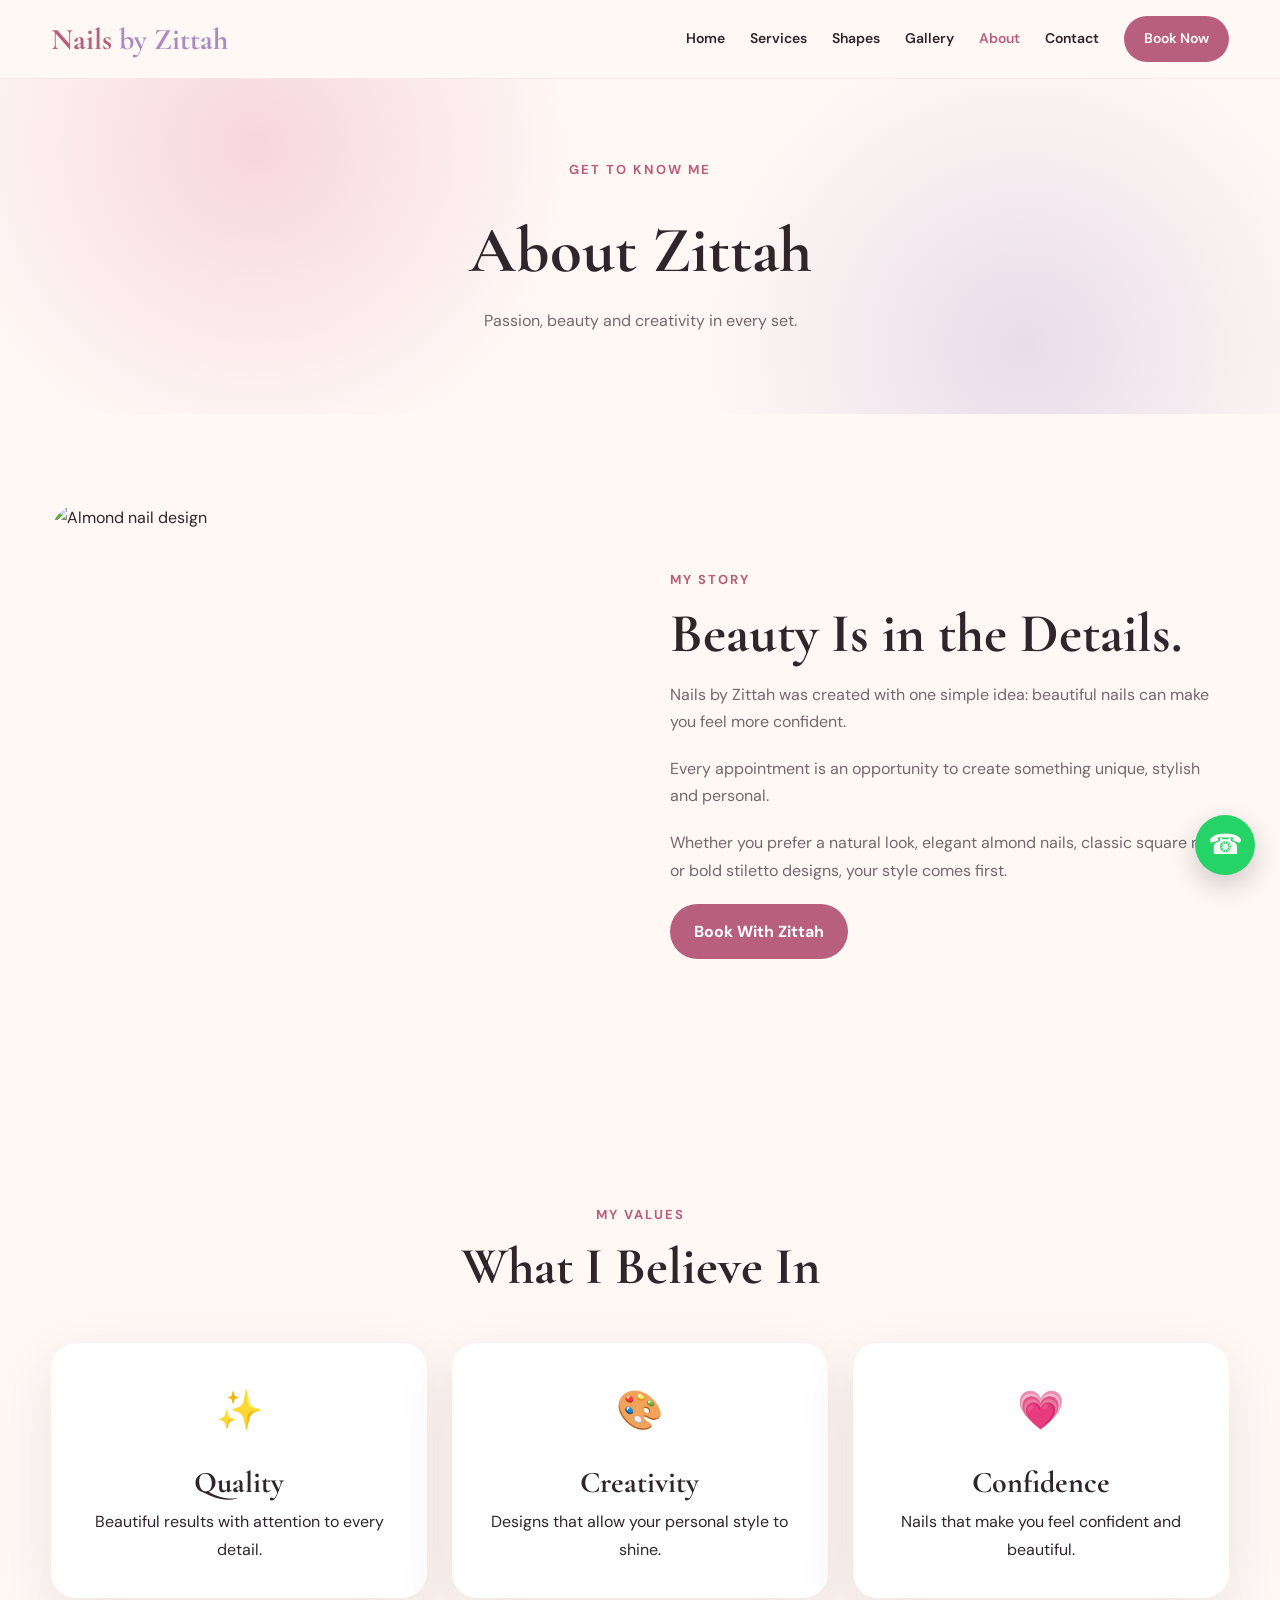
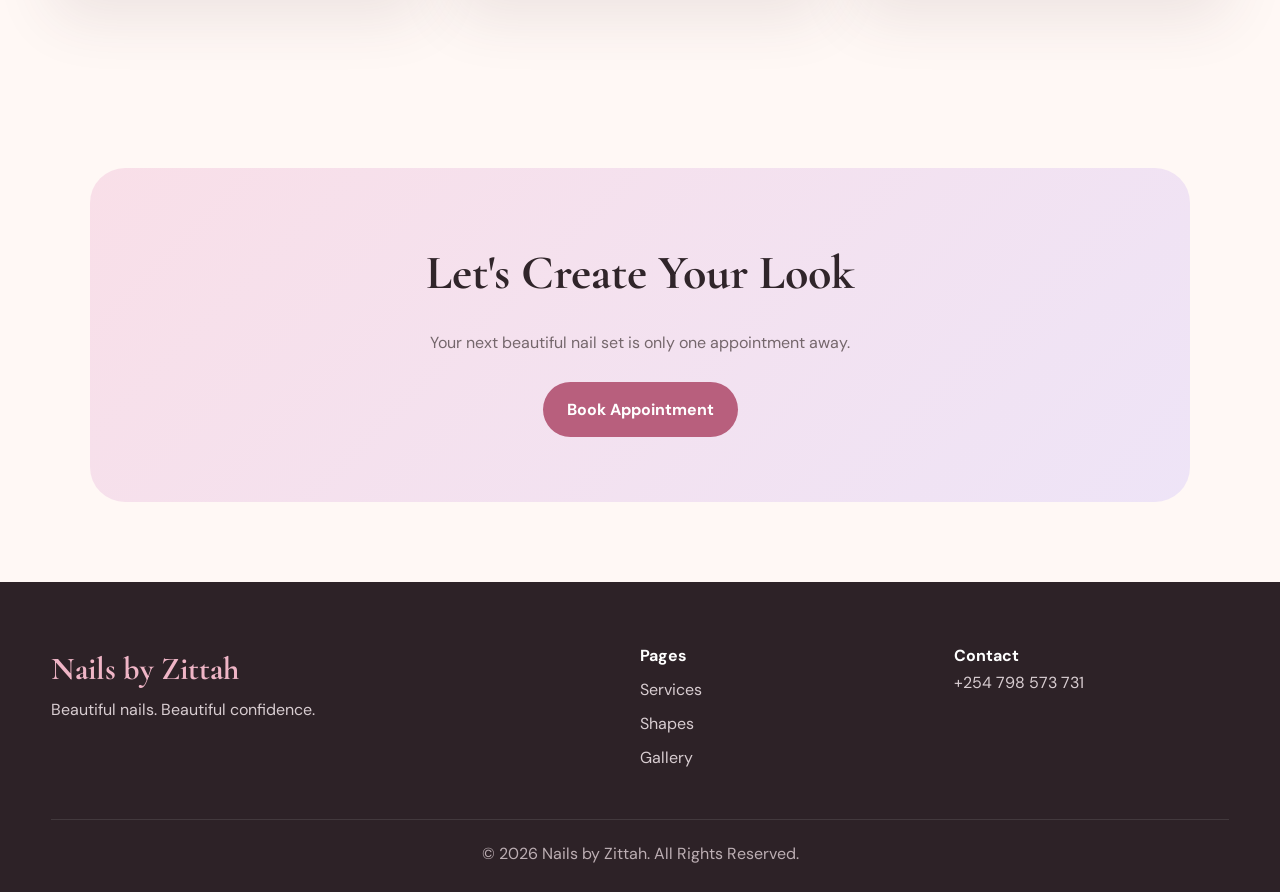
==== about.html @ 8a9fc5a6 "Initial Nails by Zittah website" ====
<!DOCTYPE html>
<html lang="en">
<head>
    <meta charset="UTF-8">
    <meta name="viewport" content="width=device-width, initial-scale=1.0">
    <title>About | Nails by Zittah</title>
    <link rel="stylesheet" href="style.css">
</head>

<body>

<nav class="navbar">
    <div class="container nav-inner">

        <a href="index.html" class="logo">
            Nails <span>by Zittah</span>
        </a>

        <div class="nav-links">
            <a href="index.html">Home</a>
            <a href="services.html">Services</a>
            <a href="shapes.html">Shapes</a>
            <a href="gallery.html">Gallery</a>
            <a href="about.html" class="active">About</a>
            <a href="contact.html">Contact</a>
            <a href="booking.html" class="nav-book">Book Now</a>
        </div>

    </div>
</nav>

<section class="page-hero">

    <div class="container">

        <div class="eyebrow">GET TO KNOW ME</div>

        <h1>About Zittah</h1>

        <p>
            Passion, beauty and creativity in every set.
        </p>

    </div>

</section>

<section class="section">

    <div class="container about-grid">

        <div class="about-image">

            <img
                src="https://thepinkissue.com/wp-content/uploads/2025/09/Almond-fall-nail-ideas.jpg"
                alt="Almond nail design">

        </div>

        <div class="about-text">

            <div class="eyebrow">MY STORY</div>

            <h2>Beauty Is in the Details.</h2>

            <p>
                Nails by Zittah was created with one simple
                idea: beautiful nails can make you feel more
                confident.
            </p>

            <p>
                Every appointment is an opportunity to create
                something unique, stylish and personal.
            </p>

            <p>
                Whether you prefer a natural look, elegant
                almond nails, classic square nails or bold
                stiletto designs, your style comes first.
            </p>

            <a href="booking.html" class="btn btn-primary">
                Book With Zittah
            </a>

        </div>

    </div>

</section>

<section class="section">

    <div class="container">

        <div class="section-heading">

            <div class="eyebrow">MY VALUES</div>

            <h2>What I Believe In</h2>

        </div>

        <div class="values">

            <div class="value">

                <div class="value-icon">✨</div>

                <h3>Quality</h3>

                <p>
                    Beautiful results with attention
                    to every detail.
                </p>

            </div>

            <div class="value">

                <div class="value-icon">🎨</div>

                <h3>Creativity</h3>

                <p>
                    Designs that allow your personal
                    style to shine.
                </p>

            </div>

            <div class="value">

                <div class="value-icon">💗</div>

                <h3>Confidence</h3>

                <p>
                    Nails that make you feel
                    confident and beautiful.
                </p>

            </div>

        </div>

    </div>

</section>

<div class="cta">

    <h2>Let's Create Your Look</h2>

    <p>
        Your next beautiful nail set is only
        one appointment away.
    </p>

    <a href="booking.html" class="btn btn-primary">
        Book Appointment
    </a>

</div>

<footer>

    <div class="container">

        <div class="footer-grid">

            <div>
                <h3>Nails by Zittah</h3>
                <p>Beautiful nails. Beautiful confidence.</p>
            </div>

            <div class="footer-links">
                <h4>Pages</h4>
                <a href="services.html">Services</a>
                <a href="shapes.html">Shapes</a>
                <a href="gallery.html">Gallery</a>
            </div>

            <div>
                <h4>Contact</h4>
                <p>+254 798 573 731</p>
            </div>

        </div>

        <div class="copyright">
            © 2026 Nails by Zittah. All Rights Reserved.
        </div>

    </div>

</footer>

<a href="https://wa.me/254798573731"
   class="whatsapp"
   target="_blank">☎</a>

</body>
</html>
---- style.css ----
@import url('https://fonts.googleapis.com/css2?family=Cormorant+Garamond:wght@400;500;600;700&family=DM+Sans:wght@400;500;600;700&display=swap');

:root {
    --pink: #d47f99;
    --dark-pink: #b85f7d;
    --light-pink: #f9dfe8;
    --rose: #efb5c6;
    --cream: #fff8f5;
    --purple: #a88bc4;
    --light-purple: #eee4f7;
    --dark: #30252a;
    --grey: #75676c;
    --white: #ffffff;
    --shadow: 0 20px 60px rgba(80, 45, 60, 0.10);
    --shadow-heavy: 0 30px 80px rgba(80, 45, 60, 0.18);
}

* {
    margin: 0;
    padding: 0;
    box-sizing: border-box;
}

html {
    scroll-behavior: smooth;
}

body {
    font-family: "DM Sans", sans-serif;
    background: var(--cream);
    color: var(--dark);
    line-height: 1.7;
}

img {
    width: 100%;
    display: block;
}

a {
    text-decoration: none;
    color: inherit;
}

.container {
    width: min(1180px, 92%);
    margin: auto;
}

/* NAVBAR */

.navbar {
    position: sticky;
    top: 0;
    z-index: 1000;
    background: rgba(255, 248, 245, 0.96);
    backdrop-filter: blur(15px);
    border-bottom: 1px solid rgba(212, 127, 153, 0.15);
}

.nav-inner {
    min-height: 78px;
    display: flex;
    align-items: center;
    justify-content: space-between;
    gap: 25px;
}

.logo {
    font-family: "Cormorant Garamond", serif;
    font-size: 30px;
    font-weight: 700;
    color: var(--dark-pink);
}

.logo span {
    color: var(--purple);
}

.nav-links {
    display: flex;
    gap: 25px;
    align-items: center;
}

.nav-links a {
    font-size: 14px;
    font-weight: 600;
    transition: 0.3s;
}

.nav-links a:hover,
.nav-links a.active {
    color: var(--dark-pink);
}

.nav-book {
    background: var(--dark-pink);
    color: white !important;
    padding: 11px 20px;
    border-radius: 30px;
}

.nav-book:hover {
    transform: translateY(-2px);
    background: var(--purple);
}

/* HERO */

.hero {
    padding: 90px 0;
    background:
        radial-gradient(circle at 10% 20%, rgba(239,181,198,.5), transparent 30%),
        radial-gradient(circle at 90% 80%, rgba(168,139,196,.25), transparent 30%);
}

.hero-grid {
    display: grid;
    grid-template-columns: 1fr 1fr;
    align-items: center;
    gap: 70px;
}

.eyebrow {
    color: var(--dark-pink);
    font-size: 13px;
    font-weight: 700;
    letter-spacing: 2px;
    margin-bottom: 15px;
}

.hero h1 {
    font-family: "Cormorant Garamond", serif;
    font-size: clamp(52px, 7vw, 82px);
    line-height: .95;
    margin-bottom: 25px;
}

.hero h1 span {
    color: var(--dark-pink);
}

.hero p {
    color: var(--grey);
    max-width: 560px;
    font-size: 17px;
    margin-bottom: 30px;
}

.hero-buttons {
    display: flex;
    gap: 15px;
    flex-wrap: wrap;
}

.btn {
    display: inline-block;
    padding: 14px 24px;
    border-radius: 35px;
    font-weight: 700;
    transition: .3s;
}

.btn-primary {
    background: var(--dark-pink);
    color: white;
}

.btn-secondary {
    border: 1px solid var(--dark-pink);
    color: var(--dark-pink);
}

.btn:hover {
    transform: translateY(-4px);
    box-shadow: var(--shadow);
}

.hero-image {
    position: relative;
}

.hero-image img {
    height: 570px;
    object-fit: cover;
    border-radius: 220px 220px 30px 30px;
    box-shadow: var(--shadow-heavy);
}

.floating-card {
    position: absolute;
    bottom: 25px;
    left: -35px;
    background: white;
    padding: 20px;
    border-radius: 18px;
    box-shadow: var(--shadow);
}

.floating-card strong {
    display: block;
    color: var(--dark-pink);
}

/* SECTIONS */

.section {
    padding: 90px 0;
}

.section-heading {
    text-align: center;
    max-width: 700px;
    margin: 0 auto 50px;
}

.section-heading h2 {
    font-family: "Cormorant Garamond", serif;
    font-size: 52px;
    line-height: 1;
    margin-bottom: 15px;
}

.section-heading p {
    color: var(--grey);
}

/* CARDS */

.cards {
    display: grid;
    grid-template-columns: repeat(3, 1fr);
    gap: 25px;
}

.card {
    background: white;
    border-radius: 25px;
    overflow: hidden;
    box-shadow: var(--shadow);
    transition: .35s;
}

.card:hover {
    transform: translateY(-8px);
    box-shadow: var(--shadow-heavy);
}

.card img {
    height: 300px;
    object-fit: cover;
}

.card-content {
    padding: 25px;
}

.card-content h3 {
    font-family: "Cormorant Garamond", serif;
    font-size: 30px;
    margin-bottom: 8px;
}

.card-content p {
    color: var(--grey);
}

/* IMAGE GRID */

.image-grid {
    display: grid;
    grid-template-columns: repeat(3, 1fr);
    gap: 20px;
}

.image-grid img {
    height: 360px;
    object-fit: cover;
    border-radius: 25px;
    transition: .4s;
}

.image-grid img:hover {
    transform: scale(1.03);
}

/* PAGE HERO */

.page-hero {
    padding: 80px 0;
    text-align: center;
    background:
        radial-gradient(circle at 20% 20%, rgba(239,181,198,.5), transparent 30%),
        radial-gradient(circle at 80% 80%, rgba(168,139,196,.25), transparent 30%);
}

.page-hero h1 {
    font-family: "Cormorant Garamond", serif;
    font-size: 65px;
}

.page-hero p {
    color: var(--grey);
}

/* CTA */

.cta {
    margin: 80px auto;
    width: min(1100px, 92%);
    padding: 65px;
    text-align: center;
    border-radius: 35px;
    background: linear-gradient(135deg, var(--light-pink), var(--light-purple));
}

.cta h2 {
    font-family: "Cormorant Garamond", serif;
    font-size: 48px;
    margin-bottom: 15px;
}

.cta p {
    color: var(--grey);
    margin-bottom: 25px;
}

/* BOOKING */

.booking-wrapper {
    max-width: 850px;
    margin: auto;
    background: white;
    padding: 45px;
    border-radius: 30px;
    box-shadow: var(--shadow);
}

.form-group {
    margin-bottom: 20px;
}

.form-group label {
    display: block;
    font-weight: 700;
    margin-bottom: 8px;
}

.form-group input,
.form-group select,
.form-group textarea {
    width: 100%;
    padding: 14px 16px;
    border: 1px solid #ead9df;
    border-radius: 12px;
    outline: none;
    font-family: inherit;
    background: #fffafa;
}

.form-group input:focus,
.form-group select:focus,
.form-group textarea:focus {
    border-color: var(--pink);
}

.form-group textarea {
    min-height: 130px;
    resize: vertical;
}

.form-row {
    display: grid;
    grid-template-columns: 1fr 1fr;
    gap: 20px;
}

/* GALLERY */

.gallery-filters {
    display: flex;
    justify-content: center;
    flex-wrap: wrap;
    gap: 10px;
    margin-bottom: 40px;
}

.filter-btn {
    border: none;
    background: white;
    padding: 11px 20px;
    border-radius: 30px;
    cursor: pointer;
    font-family: inherit;
    font-weight: 700;
    color: var(--grey);
    box-shadow: var(--shadow);
}

.filter-btn.active,
.filter-btn:hover {
    background: var(--dark-pink);
    color: white;
}

.gallery-grid {
    display: grid;
    grid-template-columns: repeat(3, 1fr);
    gap: 22px;
}

.gallery-card {
    position: relative;
    overflow: hidden;
    border-radius: 25px;
    background: white;
    box-shadow: var(--shadow);
    min-height: 390px;
}

.gallery-card img {
    width: 100%;
    height: 390px;
    object-fit: cover;
    transition: .6s;
}

.gallery-card:hover img {
    transform: scale(1.08);
}

.gallery-overlay {
    position: absolute;
    inset: 0;
    background: linear-gradient(
        to top,
        rgba(40,20,30,.85),
        transparent 60%
    );
    opacity: 0;
    transition: .4s;
}

.gallery-card:hover .gallery-overlay {
    opacity: 1;
}

.gallery-info {
    position: absolute;
    bottom: 20px;
    left: 20px;
    right: 20px;
    color: white;
    transform: translateY(20px);
    opacity: 0;
    transition: .4s;
}

.gallery-card:hover .gallery-info {
    transform: translateY(0);
    opacity: 1;
}

.gallery-info h3 {
    font-family: "Cormorant Garamond", serif;
    font-size: 30px;
}

.gallery-info p {
    font-size: 13px;
}

.view-btn {
    display: inline-block;
    margin-top: 10px;
    padding: 8px 15px;
    border-radius: 20px;
    background: white;
    color: var(--dark);
    font-size: 12px;
    font-weight: 700;
}

/* ABOUT */

.about-grid {
    display: grid;
    grid-template-columns: 1fr 1fr;
    gap: 60px;
    align-items: center;
}

.about-image img {
    height: 520px;
    object-fit: cover;
    border-radius: 30px;
}

.about-text h2 {
    font-family: "Cormorant Garamond", serif;
    font-size: 55px;
    line-height: 1;
    margin-bottom: 20px;
}

.about-text p {
    color: var(--grey);
    margin-bottom: 20px;
}

/* VALUES */

.values {
    display: grid;
    grid-template-columns: repeat(3, 1fr);
    gap: 25px;
}

.value {
    text-align: center;
    background: white;
    padding: 35px 25px;
    border-radius: 25px;
    box-shadow: var(--shadow);
}

.value-icon {
    font-size: 38px;
    margin-bottom: 15px;
}

.value h3 {
    font-family: "Cormorant Garamond", serif;
    font-size: 30px;
}

/* CONTACT */

.contact-grid {
    display: grid;
    grid-template-columns: 1fr 1fr;
    gap: 30px;
}

.contact-box {
    background: white;
    padding: 35px;
    border-radius: 25px;
    box-shadow: var(--shadow);
}

.contact-box h2 {
    font-family: "Cormorant Garamond", serif;
    font-size: 40px;
    margin-bottom: 15px;
}

.contact-item {
    padding: 18px 0;
    border-bottom: 1px solid #f0e3e7;
}

.contact-item strong {
    display: block;
    color: var(--dark-pink);
}

/* WHATSAPP */

.whatsapp {
    position: fixed;
    right: 25px;
    bottom: 25px;
    width: 60px;
    height: 60px;
    background: #25D366;
    color: white;
    border-radius: 50%;
    display: grid;
    place-items: center;
    font-size: 28px;
    z-index: 999;
    box-shadow: 0 10px 30px rgba(0,0,0,.2);
    transition: .3s;
}

.whatsapp:hover {
    transform: scale(1.1);
}

/* FOOTER */

footer {
    background: #2d2227;
    color: white;
    padding: 60px 0 25px;
}

.footer-grid {
    display: grid;
    grid-template-columns: 2fr 1fr 1fr;
    gap: 40px;
}

footer h3 {
    font-family: "Cormorant Garamond", serif;
    font-size: 32px;
    color: var(--rose);
}

footer p {
    color: #d8cdd1;
}

.footer-links a {
    display: block;
    color: #d8cdd1;
    margin: 7px 0;
}

.footer-links a:hover {
    color: white;
}

.copyright {
    border-top: 1px solid rgba(255,255,255,.1);
    margin-top: 40px;
    padding-top: 20px;
    text-align: center;
    color: #bcaeb3;
}

/* MOBILE */

@media (max-width: 900px) {
    .nav-links {
        gap: 12px;
    }

    .nav-links a {
        font-size: 12px;
    }

    .hero-grid,
    .about-grid,
    .contact-grid {
        grid-template-columns: 1fr;
    }

    .hero-image {
        order: -1;
    }

    .cards,
    .values,
    .gallery-grid,
    .image-grid {
        grid-template-columns: repeat(2, 1fr);
    }

    .footer-grid {
        grid-template-columns: 1fr 1fr;
    }
}

@media (max-width: 650px) {
    .nav-inner {
        flex-direction: column;
        padding: 15px 0;
    }

    .nav-links {
        flex-wrap: wrap;
        justify-content: center;
    }

    .hero {
        padding: 60px 0;
    }

    .hero h1 {
        font-size: 55px;
    }

    .hero-image img {
        height: 430px;
    }

    .floating-card {
        left: 10px;
    }

    .section {
        padding: 65px 0;
    }

    .section-heading h2,
    .about-text h2 {
        font-size: 45px;
    }

    .page-hero h1 {
        font-size: 52px;
    }

    .cards,
    .values,
    .gallery-grid,
    .image-grid,
    .form-row,
    .footer-grid {
        grid-template-columns: 1fr;
    }

    .booking-wrapper {
        padding: 25px;
    }

    .cta {
        padding: 45px 25px;
    }

    .cta h2 {
        font-size: 40px;
    }
}
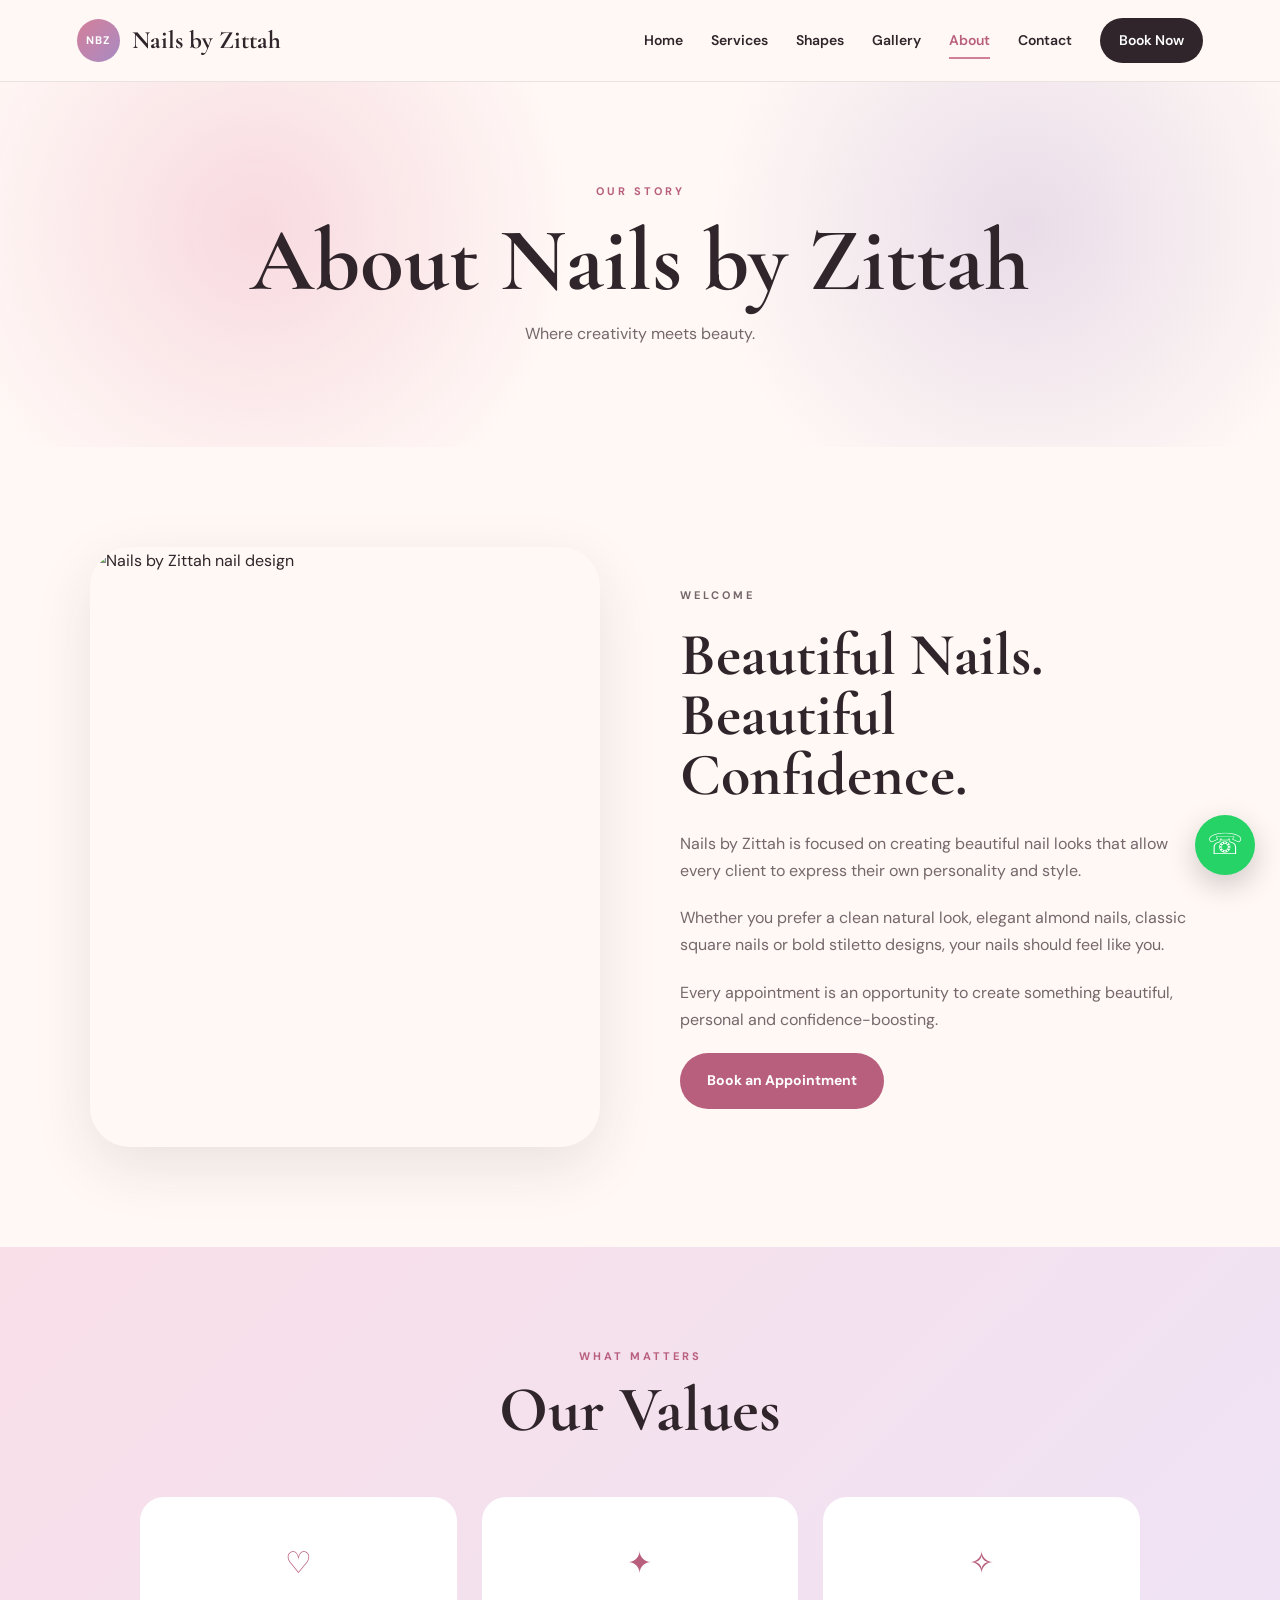
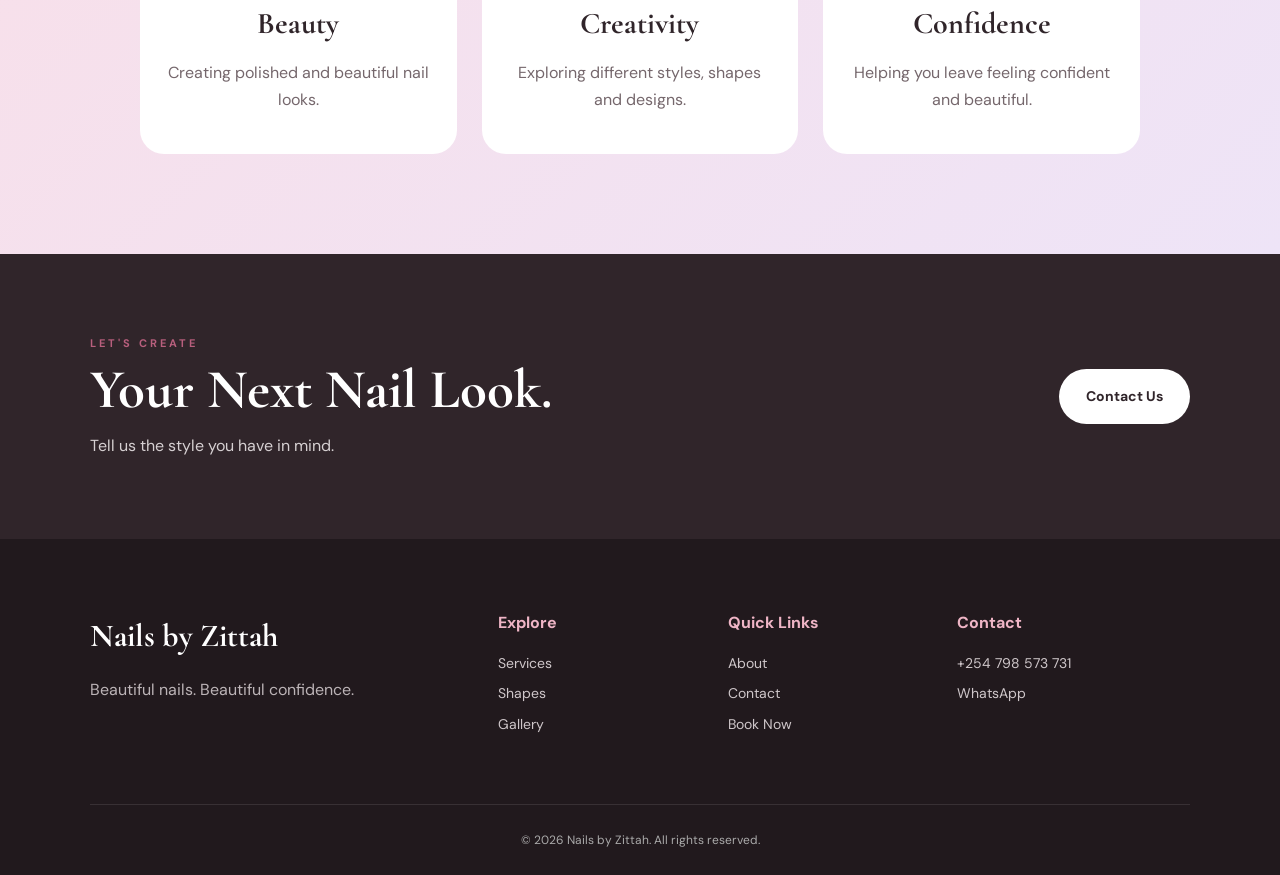
==== commit 926a704e: "Complete Nails by Zittah website update" ====
--- a/about.html
+++ b/about.html
@@ -3,203 +3,209 @@
 <head>
     <meta charset="UTF-8">
     <meta name="viewport" content="width=device-width, initial-scale=1.0">
-    <title>About | Nails by Zittah</title>
+
+    <title>About Nails by Zittah | Nail Artist</title>
+
+    <meta name="description"
+        content="Learn more about Nails by Zittah and the passion behind beautiful, creative and elegant nail designs.">
+
+    <meta name="keywords"
+        content="Nails by Zittah, nail artist Kenya, nail technician Kenya, beauty nails, nail designs">
+
+    <meta name="author" content="Nails by Zittah">
+    <meta name="robots" content="index, follow">
+
+    <link rel="canonical"
+        href="https://nailsbyzittah.netlify.app/about.html">
+
     <link rel="stylesheet" href="style.css">
+
+    <meta property="og:type" content="website">
+    <meta property="og:title" content="About Nails by Zittah">
+    <meta property="og:description"
+        content="Discover the story, values and passion behind Nails by Zittah.">
+    <meta property="og:url"
+        content="https://nailsbyzittah.netlify.app/about.html">
+    <meta property="og:image"
+        content="https://nailsbyzittah.netlify.app/images/home-nails.jpg">
+
+    <link rel="icon" href="images/home-nails.jpg" type="image/jpeg">
 </head>
 
 <body>
 
-<nav class="navbar">
-    <div class="container nav-inner">
-
-        <a href="index.html" class="logo">
-            Nails <span>by Zittah</span>
+<header class="navbar">
+    <a href="index.html" class="logo">
+        <span>NBZ</span>
+        Nails by Zittah
+    </a>
+
+    <button class="menu-toggle">☰</button>
+
+    <nav class="nav-links">
+        <a href="index.html">Home</a>
+        <a href="services.html">Services</a>
+        <a href="shapes.html">Shapes</a>
+        <a href="gallery.html">Gallery</a>
+        <a href="about.html" class="active">About</a>
+        <a href="contact.html">Contact</a>
+        <a href="booking.html" class="nav-book">Book Now</a>
+    </nav>
+</header>
+
+<main>
+
+<section class="page-hero">
+    <p class="eyebrow">OUR STORY</p>
+    <h1>About Nails by Zittah</h1>
+    <p>
+        Where creativity meets beauty.
+    </p>
+</section>
+
+<section class="about-section">
+
+    <div class="about-image">
+        <img
+            src="images/home-nails.jpg"
+            alt="Nails by Zittah nail design"
+            loading="lazy">
+    </div>
+
+    <div class="about-text">
+        <p class="eyebrow">WELCOME</p>
+
+        <h2>Beautiful Nails. Beautiful Confidence.</h2>
+
+        <p>
+            Nails by Zittah is focused on creating beautiful nail looks
+            that allow every client to express their own personality
+            and style.
+        </p>
+
+        <p>
+            Whether you prefer a clean natural look, elegant almond
+            nails, classic square nails or bold stiletto designs,
+            your nails should feel like you.
+        </p>
+
+        <p>
+            Every appointment is an opportunity to create something
+            beautiful, personal and confidence-boosting.
+        </p>
+
+        <a href="booking.html" class="btn btn-primary">
+            Book an Appointment
         </a>
-
-        <div class="nav-links">
-            <a href="index.html">Home</a>
+    </div>
+
+</section>
+
+<section class="pink-section">
+
+    <div class="section-heading">
+        <p class="eyebrow">WHAT MATTERS</p>
+        <h2>Our Values</h2>
+    </div>
+
+    <div class="values">
+
+        <article>
+            <span>♡</span>
+            <h3>Beauty</h3>
+            <p>
+                Creating polished and beautiful nail looks.
+            </p>
+        </article>
+
+        <article>
+            <span>✦</span>
+            <h3>Creativity</h3>
+            <p>
+                Exploring different styles, shapes and designs.
+            </p>
+        </article>
+
+        <article>
+            <span>✧</span>
+            <h3>Confidence</h3>
+            <p>
+                Helping you leave feeling confident and beautiful.
+            </p>
+        </article>
+
+    </div>
+
+</section>
+
+<section class="cta">
+    <div>
+        <p class="eyebrow">LET'S CREATE</p>
+        <h2>Your Next Nail Look.</h2>
+        <p>
+            Tell us the style you have in mind.
+        </p>
+    </div>
+
+    <a href="contact.html" class="btn btn-white">
+        Contact Us
+    </a>
+</section>
+
+</main>
+
+<a class="whatsapp-float"
+   href="https://wa.me/254798573731"
+   target="_blank"
+   rel="noopener">
+    <span>☏</span>
+</a>
+
+<footer>
+    <div class="footer-content">
+
+        <div>
+            <a href="index.html" class="footer-logo">
+                Nails by Zittah
+            </a>
+            <p>Beautiful nails. Beautiful confidence.</p>
+        </div>
+
+        <div>
+            <h4>Explore</h4>
             <a href="services.html">Services</a>
             <a href="shapes.html">Shapes</a>
             <a href="gallery.html">Gallery</a>
-            <a href="about.html" class="active">About</a>
+        </div>
+
+        <div>
+            <h4>Quick Links</h4>
+            <a href="about.html">About</a>
             <a href="contact.html">Contact</a>
-            <a href="booking.html" class="nav-book">Book Now</a>
-        </div>
-
-    </div>
-</nav>
-
-<section class="page-hero">
-
-    <div class="container">
-
-        <div class="eyebrow">GET TO KNOW ME</div>
-
-        <h1>About Zittah</h1>
-
-        <p>
-            Passion, beauty and creativity in every set.
-        </p>
-
-    </div>
-
-</section>
-
-<section class="section">
-
-    <div class="container about-grid">
-
-        <div class="about-image">
-
-            <img
-                src="https://thepinkissue.com/wp-content/uploads/2025/09/Almond-fall-nail-ideas.jpg"
-                alt="Almond nail design">
-
-        </div>
-
-        <div class="about-text">
-
-            <div class="eyebrow">MY STORY</div>
-
-            <h2>Beauty Is in the Details.</h2>
-
-            <p>
-                Nails by Zittah was created with one simple
-                idea: beautiful nails can make you feel more
-                confident.
-            </p>
-
-            <p>
-                Every appointment is an opportunity to create
-                something unique, stylish and personal.
-            </p>
-
-            <p>
-                Whether you prefer a natural look, elegant
-                almond nails, classic square nails or bold
-                stiletto designs, your style comes first.
-            </p>
-
-            <a href="booking.html" class="btn btn-primary">
-                Book With Zittah
-            </a>
-
-        </div>
-
-    </div>
-
-</section>
-
-<section class="section">
-
-    <div class="container">
-
-        <div class="section-heading">
-
-            <div class="eyebrow">MY VALUES</div>
-
-            <h2>What I Believe In</h2>
-
-        </div>
-
-        <div class="values">
-
-            <div class="value">
-
-                <div class="value-icon">✨</div>
-
-                <h3>Quality</h3>
-
-                <p>
-                    Beautiful results with attention
-                    to every detail.
-                </p>
-
-            </div>
-
-            <div class="value">
-
-                <div class="value-icon">🎨</div>
-
-                <h3>Creativity</h3>
-
-                <p>
-                    Designs that allow your personal
-                    style to shine.
-                </p>
-
-            </div>
-
-            <div class="value">
-
-                <div class="value-icon">💗</div>
-
-                <h3>Confidence</h3>
-
-                <p>
-                    Nails that make you feel
-                    confident and beautiful.
-                </p>
-
-            </div>
-
-        </div>
-
-    </div>
-
-</section>
-
-<div class="cta">
-
-    <h2>Let's Create Your Look</h2>
-
-    <p>
-        Your next beautiful nail set is only
-        one appointment away.
-    </p>
-
-    <a href="booking.html" class="btn btn-primary">
-        Book Appointment
-    </a>
-
-</div>
-
-<footer>
-
-    <div class="container">
-
-        <div class="footer-grid">
-
-            <div>
-                <h3>Nails by Zittah</h3>
-                <p>Beautiful nails. Beautiful confidence.</p>
-            </div>
-
-            <div class="footer-links">
-                <h4>Pages</h4>
-                <a href="services.html">Services</a>
-                <a href="shapes.html">Shapes</a>
-                <a href="gallery.html">Gallery</a>
-            </div>
-
-            <div>
-                <h4>Contact</h4>
-                <p>+254 798 573 731</p>
-            </div>
-
-        </div>
-
-        <div class="copyright">
-            © 2026 Nails by Zittah. All Rights Reserved.
-        </div>
-
-    </div>
-
+            <a href="booking.html">Book Now</a>
+        </div>
+
+        <div>
+            <h4>Contact</h4>
+            <a href="tel:+254798573731">+254 798 573 731</a>
+            <a href="https://wa.me/254798573731">WhatsApp</a>
+        </div>
+
+    </div>
+
+    <div class="copyright">
+        © 2026 Nails by Zittah. All rights reserved.
+    </div>
 </footer>
 
-<a href="https://wa.me/254798573731"
-   class="whatsapp"
-   target="_blank">☎</a>
+<script>
+const menuToggle = document.querySelector(".menu-toggle");
+const navLinks = document.querySelector(".nav-links");
+
+menuToggle.addEventListener("click", () => {
+    navLinks.classList.toggle("show");
+});
+</script>
 
 </body>
 </html>
--- a/style.css
+++ b/style.css
@@ -11,8 +11,10 @@
     --dark: #30252a;
     --grey: #75676c;
     --white: #ffffff;
-    --shadow: 0 20px 60px rgba(80, 45, 60, 0.10);
-    --shadow-heavy: 0 30px 80px rgba(80, 45, 60, 0.18);
+    --black: #181316;
+    --border: rgba(48, 37, 42, 0.1);
+    --shadow: 0 20px 60px rgba(48, 37, 42, 0.10);
+    --radius: 24px;
 }
 
 * {
@@ -27,13 +29,13 @@
 
 body {
     font-family: "DM Sans", sans-serif;
+    color: var(--dark);
     background: var(--cream);
-    color: var(--dark);
     line-height: 1.7;
 }
 
 img {
-    width: 100%;
+    max-width: 100%;
     display: block;
 }
 
@@ -42,51 +44,67 @@
     color: inherit;
 }
 
-.container {
-    width: min(1180px, 92%);
-    margin: auto;
-}
-
-/* NAVBAR */
+button,
+input,
+select,
+textarea {
+    font: inherit;
+}
+
+button {
+    cursor: pointer;
+}
+
+/* NAVIGATION */
 
 .navbar {
+    width: 100%;
+    min-height: 82px;
+    padding: 0 6%;
+    display: flex;
+    align-items: center;
+    justify-content: space-between;
+    background: rgba(255, 248, 245, 0.96);
+    backdrop-filter: blur(12px);
+    border-bottom: 1px solid var(--border);
     position: sticky;
     top: 0;
     z-index: 1000;
-    background: rgba(255, 248, 245, 0.96);
-    backdrop-filter: blur(15px);
-    border-bottom: 1px solid rgba(212, 127, 153, 0.15);
-}
-
-.nav-inner {
-    min-height: 78px;
+}
+
+.logo {
     display: flex;
     align-items: center;
-    justify-content: space-between;
-    gap: 25px;
-}
-
-.logo {
-    font-family: "Cormorant Garamond", serif;
-    font-size: 30px;
+    gap: 12px;
+    font-family: "Cormorant Garamond", serif;
+    font-size: 25px;
     font-weight: 700;
-    color: var(--dark-pink);
 }
 
 .logo span {
-    color: var(--purple);
+    width: 43px;
+    height: 43px;
+    border-radius: 50%;
+    background: linear-gradient(135deg, var(--pink), var(--purple));
+    color: white;
+    display: grid;
+    place-items: center;
+    font-family: "DM Sans", sans-serif;
+    font-size: 11px;
+    letter-spacing: 1px;
 }
 
 .nav-links {
     display: flex;
-    gap: 25px;
     align-items: center;
+    gap: 28px;
 }
 
 .nav-links a {
     font-size: 14px;
     font-weight: 600;
     transition: 0.3s;
+    position: relative;
 }
 
 .nav-links a:hover,
@@ -94,414 +112,592 @@
     color: var(--dark-pink);
 }
 
+.nav-links a.active::after {
+    content: "";
+    position: absolute;
+    height: 2px;
+    background: var(--pink);
+    width: 100%;
+    left: 0;
+    bottom: -7px;
+}
+
 .nav-book {
+    padding: 11px 19px;
+    background: var(--dark);
+    color: white !important;
+    border-radius: 50px;
+}
+
+.nav-book:hover {
     background: var(--dark-pink);
-    color: white !important;
-    padding: 11px 20px;
-    border-radius: 30px;
-}
-
-.nav-book:hover {
-    transform: translateY(-2px);
-    background: var(--purple);
+}
+
+.active-book {
+    background: var(--dark-pink);
+}
+
+.menu-toggle {
+    display: none;
+    background: none;
+    border: 0;
+    font-size: 28px;
+    color: var(--dark);
+}
+
+/* GENERAL */
+
+main {
+    overflow: hidden;
+}
+
+.section {
+    padding: 100px 7%;
+}
+
+.section-heading {
+    max-width: 720px;
+    margin: 0 auto 55px;
+    text-align: center;
+}
+
+.section-heading h2 {
+    font-family: "Cormorant Garamond", serif;
+    font-size: clamp(42px, 5vw, 65px);
+    line-height: 1;
+    margin: 12px 0 20px;
+}
+
+.section-heading p:not(.eyebrow) {
+    color: var(--grey);
+}
+
+.eyebrow {
+    color: var(--dark-pink);
+    font-size: 11px;
+    font-weight: 700;
+    letter-spacing: 3px;
+    text-transform: uppercase;
+}
+
+.center-btn {
+    display: flex;
+    justify-content: center;
+    margin-top: 45px;
+}
+
+.btn {
+    display: inline-flex;
+    align-items: center;
+    justify-content: center;
+    padding: 14px 25px;
+    border-radius: 50px;
+    font-weight: 700;
+    font-size: 14px;
+    border: 2px solid transparent;
+    transition: 0.3s;
+}
+
+.btn-primary {
+    background: var(--dark-pink);
+    color: white;
+}
+
+.btn-primary:hover {
+    background: var(--dark);
+    transform: translateY(-3px);
+}
+
+.btn-dark {
+    background: var(--dark);
+    color: white;
+}
+
+.btn-dark:hover {
+    background: var(--dark-pink);
+    transform: translateY(-3px);
+}
+
+.btn-outline {
+    border-color: var(--dark);
+    color: var(--dark);
+}
+
+.btn-outline:hover {
+    background: var(--dark);
+    color: white;
+}
+
+.btn-white {
+    background: white;
+    color: var(--dark);
+}
+
+.btn-white:hover {
+    transform: translateY(-3px);
 }
 
 /* HERO */
 
 .hero {
-    padding: 90px 0;
-    background:
-        radial-gradient(circle at 10% 20%, rgba(239,181,198,.5), transparent 30%),
-        radial-gradient(circle at 90% 80%, rgba(168,139,196,.25), transparent 30%);
-}
-
-.hero-grid {
+    min-height: 720px;
     display: grid;
     grid-template-columns: 1fr 1fr;
     align-items: center;
     gap: 70px;
-}
-
-.eyebrow {
-    color: var(--dark-pink);
-    font-size: 13px;
-    font-weight: 700;
-    letter-spacing: 2px;
-    margin-bottom: 15px;
+    padding: 90px 8%;
+    background:
+        radial-gradient(circle at 15% 20%, rgba(239,181,198,0.5), transparent 30%),
+        radial-gradient(circle at 90% 80%, rgba(168,139,196,0.25), transparent 30%);
+}
+
+.hero-content {
+    max-width: 650px;
 }
 
 .hero h1 {
     font-family: "Cormorant Garamond", serif;
-    font-size: clamp(52px, 7vw, 82px);
-    line-height: .95;
-    margin-bottom: 25px;
+    font-size: clamp(65px, 8vw, 105px);
+    line-height: 0.88;
+    margin: 18px 0 30px;
+    letter-spacing: -3px;
 }
 
 .hero h1 span {
     color: var(--dark-pink);
-}
-
-.hero p {
+    font-style: italic;
+}
+
+.hero-text {
+    max-width: 540px;
+    font-size: 18px;
     color: var(--grey);
-    max-width: 560px;
-    font-size: 17px;
-    margin-bottom: 30px;
+    margin-bottom: 35px;
 }
 
 .hero-buttons {
     display: flex;
-    gap: 15px;
     flex-wrap: wrap;
-}
-
-.btn {
-    display: inline-block;
-    padding: 14px 24px;
-    border-radius: 35px;
+    gap: 14px;
+}
+
+.hero-image {
+    height: 580px;
+    position: relative;
+}
+
+.hero-image::before {
+    content: "";
+    position: absolute;
+    width: 85%;
+    height: 85%;
+    background: var(--light-pink);
+    right: -25px;
+    top: 30px;
+    border-radius: 50% 50% 20px 50%;
+    transform: rotate(7deg);
+}
+
+.hero-image img {
+    position: relative;
+    width: 100%;
+    height: 100%;
+    object-fit: cover;
+    border-radius: 48% 48% 25px 48%;
+    box-shadow: var(--shadow);
+}
+
+/* STATS */
+
+.stats {
+    display: grid;
+    grid-template-columns: repeat(4, 1fr);
+    background: var(--dark);
+    color: white;
+}
+
+.stats div {
+    padding: 30px 20px;
+    text-align: center;
+    border-right: 1px solid rgba(255,255,255,0.1);
+}
+
+.stats strong {
+    display: block;
+    color: var(--rose);
+    font-family: "Cormorant Garamond", serif;
+    font-size: 35px;
+}
+
+.stats span {
+    font-size: 12px;
+    color: #ddd;
+}
+
+/* CARDS */
+
+.cards {
+    display: grid;
+    gap: 25px;
+}
+
+.cards.three {
+    grid-template-columns: repeat(3, 1fr);
+}
+
+.service-card {
+    padding: 38px;
+    background: white;
+    border: 1px solid var(--border);
+    border-radius: var(--radius);
+    box-shadow: 0 12px 40px rgba(48,37,42,0.05);
+    transition: 0.3s;
+}
+
+.service-card:hover {
+    transform: translateY(-8px);
+    box-shadow: var(--shadow);
+}
+
+.featured-card {
+    background: linear-gradient(145deg, #f9dfe8, #eee4f7);
+}
+
+.card-icon {
+    width: 55px;
+    height: 55px;
+    display: grid;
+    place-items: center;
+    background: white;
+    color: var(--dark-pink);
+    border-radius: 50%;
+    font-size: 25px;
+    margin-bottom: 25px;
+}
+
+.service-card h2,
+.service-card h3 {
+    font-family: "Cormorant Garamond", serif;
+    font-size: 30px;
+    margin-bottom: 14px;
+}
+
+.service-card p {
+    color: var(--grey);
+    margin-bottom: 25px;
+}
+
+.service-card a:not(.btn) {
+    color: var(--dark-pink);
     font-weight: 700;
-    transition: .3s;
-}
-
-.btn-primary {
-    background: var(--dark-pink);
-    color: white;
-}
-
-.btn-secondary {
-    border: 1px solid var(--dark-pink);
+    font-size: 14px;
+}
+
+.large-service {
+    display: flex;
+    flex-direction: column;
+}
+
+.large-service .btn {
+    margin-top: auto;
+    align-self: flex-start;
+}
+
+.service-number {
     color: var(--dark-pink);
-}
-
-.btn:hover {
-    transform: translateY(-4px);
-    box-shadow: var(--shadow);
-}
-
-.hero-image {
-    position: relative;
-}
-
-.hero-image img {
-    height: 570px;
-    object-fit: cover;
-    border-radius: 220px 220px 30px 30px;
-    box-shadow: var(--shadow-heavy);
-}
-
-.floating-card {
-    position: absolute;
-    bottom: 25px;
-    left: -35px;
-    background: white;
-    padding: 20px;
-    border-radius: 18px;
-    box-shadow: var(--shadow);
-}
-
-.floating-card strong {
-    display: block;
+    font-weight: 700;
+    font-size: 13px;
+    margin-bottom: 15px;
+}
+
+.service-card ul {
+    list-style: none;
+    margin: 10px 0 30px;
+}
+
+.service-card li {
+    padding: 7px 0;
+    color: var(--grey);
+}
+
+.service-card li::before {
+    content: "✓";
     color: var(--dark-pink);
-}
-
-/* SECTIONS */
-
-.section {
-    padding: 90px 0;
-}
-
-.section-heading {
-    text-align: center;
-    max-width: 700px;
-    margin: 0 auto 50px;
-}
-
-.section-heading h2 {
-    font-family: "Cormorant Garamond", serif;
-    font-size: 52px;
-    line-height: 1;
-    margin-bottom: 15px;
-}
-
-.section-heading p {
-    color: var(--grey);
-}
-
-/* CARDS */
-
-.cards {
+    margin-right: 10px;
+}
+
+/* PINK SECTION */
+
+.pink-section {
+    padding: 100px 7%;
+    background:
+        linear-gradient(135deg, #f9dfe8, #eee4f7);
+}
+
+.shape-preview {
     display: grid;
     grid-template-columns: repeat(3, 1fr);
     gap: 25px;
 }
 
-.card {
+.shape-item {
     background: white;
-    border-radius: 25px;
+    border-radius: var(--radius);
     overflow: hidden;
     box-shadow: var(--shadow);
-    transition: .35s;
-}
-
-.card:hover {
+    transition: 0.3s;
+}
+
+.shape-item:hover {
     transform: translateY(-8px);
-    box-shadow: var(--shadow-heavy);
-}
-
-.card img {
-    height: 300px;
-    object-fit: cover;
-}
-
-.card-content {
-    padding: 25px;
-}
-
-.card-content h3 {
-    font-family: "Cormorant Garamond", serif;
-    font-size: 30px;
-    margin-bottom: 8px;
-}
-
-.card-content p {
-    color: var(--grey);
-}
-
-/* IMAGE GRID */
-
-.image-grid {
-    display: grid;
-    grid-template-columns: repeat(3, 1fr);
-    gap: 20px;
-}
-
-.image-grid img {
+}
+
+.shape-item img {
+    width: 100%;
     height: 360px;
     object-fit: cover;
-    border-radius: 25px;
-    transition: .4s;
-}
-
-.image-grid img:hover {
-    transform: scale(1.03);
-}
-
-/* PAGE HERO */
-
-.page-hero {
-    padding: 80px 0;
-    text-align: center;
-    background:
-        radial-gradient(circle at 20% 20%, rgba(239,181,198,.5), transparent 30%),
-        radial-gradient(circle at 80% 80%, rgba(168,139,196,.25), transparent 30%);
-}
-
-.page-hero h1 {
-    font-family: "Cormorant Garamond", serif;
-    font-size: 65px;
-}
-
-.page-hero p {
-    color: var(--grey);
-}
-
-/* CTA */
-
-.cta {
-    margin: 80px auto;
-    width: min(1100px, 92%);
-    padding: 65px;
-    text-align: center;
-    border-radius: 35px;
-    background: linear-gradient(135deg, var(--light-pink), var(--light-purple));
-}
-
-.cta h2 {
-    font-family: "Cormorant Garamond", serif;
-    font-size: 48px;
-    margin-bottom: 15px;
-}
-
-.cta p {
-    color: var(--grey);
-    margin-bottom: 25px;
-}
-
-/* BOOKING */
-
-.booking-wrapper {
-    max-width: 850px;
-    margin: auto;
+}
+
+.shape-item h3 {
+    padding: 20px;
+    font-family: "Cormorant Garamond", serif;
+    font-size: 30px;
+}
+
+/* GALLERY */
+
+.gallery-grid {
+    display: grid;
+    grid-template-columns: repeat(4, 1fr);
+    gap: 18px;
+}
+
+.gallery-item,
+.gallery-card {
+    overflow: hidden;
+    border-radius: 20px;
+    position: relative;
+    cursor: pointer;
     background: white;
-    padding: 45px;
+}
+
+.gallery-item img,
+.gallery-card img {
+    width: 100%;
+    height: 350px;
+    object-fit: cover;
+    transition: transform 0.5s;
+}
+
+.gallery-item:hover img,
+.gallery-card:hover img {
+    transform: scale(1.07);
+}
+
+.gallery-page {
+    grid-template-columns: repeat(3, 1fr);
+}
+
+.gallery-page .gallery-card img {
+    height: 450px;
+}
+
+.gallery-overlay {
+    position: absolute;
+    left: 15px;
+    bottom: 15px;
+}
+
+.gallery-overlay span {
+    padding: 8px 14px;
+    background: rgba(255,255,255,0.92);
     border-radius: 30px;
-    box-shadow: var(--shadow);
-}
-
-.form-group {
-    margin-bottom: 20px;
-}
-
-.form-group label {
-    display: block;
+    font-size: 12px;
     font-weight: 700;
-    margin-bottom: 8px;
-}
-
-.form-group input,
-.form-group select,
-.form-group textarea {
-    width: 100%;
-    padding: 14px 16px;
-    border: 1px solid #ead9df;
-    border-radius: 12px;
-    outline: none;
-    font-family: inherit;
-    background: #fffafa;
-}
-
-.form-group input:focus,
-.form-group select:focus,
-.form-group textarea:focus {
-    border-color: var(--pink);
-}
-
-.form-group textarea {
-    min-height: 130px;
-    resize: vertical;
-}
-
-.form-row {
-    display: grid;
-    grid-template-columns: 1fr 1fr;
-    gap: 20px;
-}
-
-/* GALLERY */
-
-.gallery-filters {
+}
+
+.filters {
     display: flex;
     justify-content: center;
     flex-wrap: wrap;
     gap: 10px;
-    margin-bottom: 40px;
-}
-
-.filter-btn {
-    border: none;
-    background: white;
-    padding: 11px 20px;
-    border-radius: 30px;
-    cursor: pointer;
-    font-family: inherit;
-    font-weight: 700;
-    color: var(--grey);
-    box-shadow: var(--shadow);
-}
-
-.filter-btn.active,
-.filter-btn:hover {
-    background: var(--dark-pink);
-    color: white;
-}
-
-.gallery-grid {
-    display: grid;
-    grid-template-columns: repeat(3, 1fr);
-    gap: 22px;
-}
-
-.gallery-card {
-    position: relative;
-    overflow: hidden;
-    border-radius: 25px;
-    background: white;
-    box-shadow: var(--shadow);
-    min-height: 390px;
-}
-
-.gallery-card img {
-    width: 100%;
-    height: 390px;
-    object-fit: cover;
-    transition: .6s;
-}
-
-.gallery-card:hover img {
-    transform: scale(1.08);
-}
-
-.gallery-overlay {
-    position: absolute;
-    inset: 0;
-    background: linear-gradient(
-        to top,
-        rgba(40,20,30,.85),
-        transparent 60%
-    );
-    opacity: 0;
-    transition: .4s;
-}
-
-.gallery-card:hover .gallery-overlay {
-    opacity: 1;
-}
-
-.gallery-info {
-    position: absolute;
-    bottom: 20px;
-    left: 20px;
-    right: 20px;
-    color: white;
-    transform: translateY(20px);
-    opacity: 0;
-    transition: .4s;
-}
-
-.gallery-card:hover .gallery-info {
-    transform: translateY(0);
-    opacity: 1;
-}
-
-.gallery-info h3 {
-    font-family: "Cormorant Garamond", serif;
-    font-size: 30px;
-}
-
-.gallery-info p {
-    font-size: 13px;
-}
-
-.view-btn {
-    display: inline-block;
-    margin-top: 10px;
-    padding: 8px 15px;
-    border-radius: 20px;
+    margin-bottom: 45px;
+}
+
+.filter {
+    padding: 10px 20px;
+    border: 1px solid var(--border);
+    border-radius: 50px;
     background: white;
     color: var(--dark);
-    font-size: 12px;
+}
+
+.filter.active,
+.filter:hover {
+    background: var(--dark);
+    color: white;
+}
+
+.gallery-note {
+    margin-top: 55px;
+    padding: 35px;
+    background: var(--light-pink);
+    border-radius: var(--radius);
+    display: flex;
+    justify-content: space-between;
+    align-items: center;
+    gap: 30px;
+}
+
+/* LIGHTBOX */
+
+.lightbox {
+    position: fixed;
+    inset: 0;
+    background: rgba(20, 14, 17, 0.92);
+    z-index: 3000;
+    display: none;
+    align-items: center;
+    justify-content: center;
+    padding: 30px;
+}
+
+.lightbox.show {
+    display: flex;
+}
+
+.lightbox img {
+    max-width: 90%;
+    max-height: 85vh;
+    border-radius: 20px;
+}
+
+.lightbox-close {
+    position: absolute;
+    top: 25px;
+    right: 35px;
+    background: none;
+    border: 0;
+    color: white;
+    font-size: 45px;
+}
+
+/* PAGE HERO */
+
+.page-hero {
+    padding: 100px 7%;
+    text-align: center;
+    background:
+        radial-gradient(circle at 20% 40%, rgba(239,181,198,0.45), transparent 30%),
+        radial-gradient(circle at 80% 40%, rgba(168,139,196,0.25), transparent 30%);
+}
+
+.page-hero h1 {
+    font-family: "Cormorant Garamond", serif;
+    font-size: clamp(55px, 7vw, 90px);
+    line-height: 1;
+    margin: 15px 0;
+}
+
+.page-hero p:not(.eyebrow) {
+    color: var(--grey);
+}
+
+/* SHAPES */
+
+.shape-detail {
+    display: grid;
+    grid-template-columns: 1fr 1fr;
+    gap: 70px;
+    align-items: center;
+    margin-bottom: 100px;
+}
+
+.shape-detail.reverse .shape-image {
+    order: 2;
+}
+
+.shape-image img {
+    width: 100%;
+    height: 550px;
+    object-fit: cover;
+    border-radius: 40px;
+    box-shadow: var(--shadow);
+}
+
+.shape-content {
+    padding: 20px;
+}
+
+.shape-number {
+    color: var(--dark-pink);
     font-weight: 700;
 }
 
+.shape-content h2 {
+    font-family: "Cormorant Garamond", serif;
+    font-size: 70px;
+    margin: 10px 0 20px;
+}
+
+.shape-content p {
+    color: var(--grey);
+    margin-bottom: 30px;
+    font-size: 17px;
+}
+
+/* MINI SHAPES */
+
+.mini-shapes {
+    display: grid;
+    grid-template-columns: repeat(3, 1fr);
+    gap: 20px;
+    max-width: 1000px;
+    margin: auto;
+}
+
+.mini-shapes a {
+    background: white;
+    border-radius: 20px;
+    overflow: hidden;
+    box-shadow: var(--shadow);
+}
+
+.mini-shapes img {
+    height: 280px;
+    width: 100%;
+    object-fit: cover;
+}
+
+.mini-shapes span {
+    display: block;
+    padding: 15px;
+    font-weight: 700;
+}
+
 /* ABOUT */
 
-.about-grid {
+.about-section {
+    padding: 100px 7%;
     display: grid;
     grid-template-columns: 1fr 1fr;
-    gap: 60px;
     align-items: center;
+    gap: 80px;
 }
 
 .about-image img {
-    height: 520px;
+    width: 100%;
+    height: 600px;
     object-fit: cover;
-    border-radius: 30px;
+    border-radius: 40px;
+    box-shadow: var(--shadow);
 }
 
 .about-text h2 {
     font-family: "Cormorant Garamond", serif;
-    font-size: 55px;
+    font-size: 60px;
     line-height: 1;
-    margin-bottom: 20px;
+    margin: 15px 0 25px;
 }
 
 .about-text p {
@@ -509,219 +705,498 @@
     margin-bottom: 20px;
 }
 
-/* VALUES */
-
 .values {
+    max-width: 1000px;
+    margin: auto;
     display: grid;
     grid-template-columns: repeat(3, 1fr);
     gap: 25px;
 }
 
-.value {
+.values article {
     text-align: center;
     background: white;
-    padding: 35px 25px;
-    border-radius: 25px;
+    padding: 40px 25px;
+    border-radius: var(--radius);
+}
+
+.values span {
+    font-size: 30px;
+    color: var(--dark-pink);
+}
+
+.values h3 {
+    font-family: "Cormorant Garamond", serif;
+    font-size: 30px;
+    margin: 10px 0;
+}
+
+.values p {
+    color: var(--grey);
+}
+
+/* CONTACT */
+
+.contact-section {
+    padding: 100px 7%;
+    display: grid;
+    grid-template-columns: 0.9fr 1.1fr;
+    gap: 80px;
+    align-items: start;
+}
+
+.contact-info h2,
+.contact-form-box h2 {
+    font-family: "Cormorant Garamond", serif;
+    font-size: 55px;
+    line-height: 1;
+    margin: 15px 0 25px;
+}
+
+.contact-info > p:not(.eyebrow) {
+    color: var(--grey);
+    margin-bottom: 30px;
+}
+
+.contact-card {
+    display: flex;
+    align-items: center;
+    gap: 18px;
+    background: white;
+    padding: 20px;
+    border-radius: 18px;
+    margin-bottom: 25px;
     box-shadow: var(--shadow);
 }
 
-.value-icon {
-    font-size: 38px;
-    margin-bottom: 15px;
-}
-
-.value h3 {
-    font-family: "Cormorant Garamond", serif;
-    font-size: 30px;
-}
-
-/* CONTACT */
-
-.contact-grid {
-    display: grid;
-    grid-template-columns: 1fr 1fr;
-    gap: 30px;
-}
-
-.contact-box {
+.contact-card > span {
+    width: 50px;
+    height: 50px;
+    border-radius: 50%;
+    display: grid;
+    place-items: center;
+    background: var(--light-pink);
+    color: var(--dark-pink);
+    font-size: 22px;
+}
+
+.contact-card strong,
+.contact-card a {
+    display: block;
+}
+
+.contact-card a {
+    color: var(--dark-pink);
+    font-weight: 700;
+}
+
+.contact-form-box {
     background: white;
-    padding: 35px;
-    border-radius: 25px;
+    padding: 40px;
+    border-radius: 30px;
     box-shadow: var(--shadow);
 }
 
-.contact-box h2 {
-    font-family: "Cormorant Garamond", serif;
-    font-size: 40px;
-    margin-bottom: 15px;
-}
-
-.contact-item {
-    padding: 18px 0;
-    border-bottom: 1px solid #f0e3e7;
-}
-
-.contact-item strong {
-    display: block;
+form {
+    display: grid;
+    gap: 10px;
+}
+
+label {
+    font-size: 13px;
+    font-weight: 700;
+    margin-top: 8px;
+}
+
+label span {
+    color: var(--grey);
+    font-weight: 400;
+}
+
+input,
+select,
+textarea {
+    width: 100%;
+    padding: 15px 17px;
+    border: 1px solid #e3d8dc;
+    background: #fffafa;
+    border-radius: 13px;
+    outline: none;
+    color: var(--dark);
+}
+
+input:focus,
+select:focus,
+textarea:focus {
+    border-color: var(--pink);
+    box-shadow: 0 0 0 3px rgba(212,127,153,0.12);
+}
+
+textarea {
+    resize: vertical;
+}
+
+/* BOOKING */
+
+.booking-section {
+    padding: 100px 7%;
+    display: grid;
+    grid-template-columns: 0.8fr 1.2fr;
+    gap: 80px;
+    align-items: start;
+}
+
+.booking-intro h2 {
+    font-family: "Cormorant Garamond", serif;
+    font-size: 60px;
+    line-height: 1;
+    margin: 15px 0 25px;
+}
+
+.booking-intro > p:not(.eyebrow) {
+    color: var(--grey);
+}
+
+.booking-tip {
+    background: var(--light-pink);
+    padding: 25px;
+    border-radius: 20px;
+    margin-top: 35px;
+}
+
+.booking-tip strong {
     color: var(--dark-pink);
 }
 
+.booking-tip p {
+    margin-top: 5px;
+    color: var(--grey);
+}
+
+.booking-form-box {
+    background: white;
+    padding: 40px;
+    border-radius: 30px;
+    box-shadow: var(--shadow);
+}
+
+.full-btn {
+    width: 100%;
+    margin-top: 15px;
+}
+
+/* CTA */
+
+.cta {
+    padding: 80px 7%;
+    background: var(--dark);
+    color: white;
+    display: flex;
+    justify-content: space-between;
+    align-items: center;
+    gap: 40px;
+}
+
+.cta h2 {
+    font-family: "Cormorant Garamond", serif;
+    font-size: 55px;
+    line-height: 1;
+    margin: 10px 0 15px;
+}
+
+.cta p:not(.eyebrow) {
+    color: #d6d0d2;
+}
+
 /* WHATSAPP */
 
-.whatsapp {
+.whatsapp-float {
     position: fixed;
     right: 25px;
     bottom: 25px;
     width: 60px;
     height: 60px;
-    background: #25D366;
+    border-radius: 50%;
+    background: #25d366;
     color: white;
-    border-radius: 50%;
     display: grid;
     place-items: center;
-    font-size: 28px;
-    z-index: 999;
-    box-shadow: 0 10px 30px rgba(0,0,0,.2);
-    transition: .3s;
-}
-
-.whatsapp:hover {
+    font-size: 29px;
+    box-shadow: 0 10px 30px rgba(0,0,0,0.2);
+    z-index: 2000;
+    transition: 0.3s;
+}
+
+.whatsapp-float:hover {
     transform: scale(1.1);
 }
 
 /* FOOTER */
 
 footer {
-    background: #2d2227;
+    background: #21191d;
     color: white;
-    padding: 60px 0 25px;
-}
-
-.footer-grid {
-    display: grid;
-    grid-template-columns: 2fr 1fr 1fr;
-    gap: 40px;
-}
-
-footer h3 {
+    padding: 70px 7% 25px;
+}
+
+.footer-content {
+    display: grid;
+    grid-template-columns: 2fr 1fr 1fr 1.3fr;
+    gap: 50px;
+}
+
+.footer-logo {
     font-family: "Cormorant Garamond", serif;
     font-size: 32px;
+    font-weight: 700;
+}
+
+.footer-content p {
+    color: #bcb4b7;
+    margin-top: 12px;
+}
+
+.footer-content h4 {
     color: var(--rose);
-}
-
-footer p {
-    color: #d8cdd1;
-}
-
-.footer-links a {
+    margin-bottom: 15px;
+}
+
+.footer-content > div > a:not(.footer-logo) {
     display: block;
-    color: #d8cdd1;
+    color: #cfc7ca;
     margin: 7px 0;
-}
-
-.footer-links a:hover {
+    font-size: 14px;
+}
+
+.footer-content > div > a:hover {
     color: white;
 }
 
 .copyright {
-    border-top: 1px solid rgba(255,255,255,.1);
-    margin-top: 40px;
-    padding-top: 20px;
+    margin-top: 60px;
+    padding-top: 25px;
+    border-top: 1px solid rgba(255,255,255,0.1);
+    color: #aaa;
     text-align: center;
-    color: #bcaeb3;
-}
-
-/* MOBILE */
-
-@media (max-width: 900px) {
+    font-size: 12px;
+}
+
+/* RESPONSIVE */
+
+@media (max-width: 1000px) {
+
     .nav-links {
-        gap: 12px;
+        gap: 15px;
+    }
+
+    .hero {
+        grid-template-columns: 1fr;
+    }
+
+    .hero-content {
+        text-align: center;
+        margin: auto;
+    }
+
+    .hero-text {
+        margin-left: auto;
+        margin-right: auto;
+    }
+
+    .hero-buttons {
+        justify-content: center;
+    }
+
+    .hero-image {
+        height: 500px;
+    }
+
+    .cards.three {
+        grid-template-columns: 1fr;
+    }
+
+    .gallery-grid {
+        grid-template-columns: repeat(2, 1fr);
+    }
+
+    .shape-detail,
+    .about-section,
+    .contact-section,
+    .booking-section {
+        grid-template-columns: 1fr;
+        gap: 45px;
+    }
+
+    .shape-detail.reverse .shape-image {
+        order: 0;
+    }
+
+    .footer-content {
+        grid-template-columns: repeat(2, 1fr);
+    }
+
+}
+
+@media (max-width: 760px) {
+
+    .navbar {
+        min-height: 70px;
+        padding: 0 5%;
+    }
+
+    .menu-toggle {
+        display: block;
+    }
+
+    .nav-links {
+        position: absolute;
+        left: 0;
+        right: 0;
+        top: 70px;
+        background: var(--cream);
+        padding: 25px;
+        display: none;
+        flex-direction: column;
+        align-items: stretch;
+        box-shadow: var(--shadow);
+    }
+
+    .nav-links.show {
+        display: flex;
     }
 
     .nav-links a {
-        font-size: 12px;
-    }
-
-    .hero-grid,
-    .about-grid,
-    .contact-grid {
+        padding: 10px;
+    }
+
+    .nav-links a.active::after {
+        display: none;
+    }
+
+    .hero {
+        padding: 70px 6%;
+        min-height: auto;
+    }
+
+    .hero h1 {
+        font-size: 65px;
+    }
+
+    .hero-image {
+        height: 420px;
+    }
+
+    .stats {
+        grid-template-columns: repeat(2, 1fr);
+    }
+
+    .stats div {
+        border-bottom: 1px solid rgba(255,255,255,0.1);
+    }
+
+    .section,
+    .pink-section,
+    .about-section,
+    .contact-section,
+    .booking-section {
+        padding: 70px 6%;
+    }
+
+    .shape-preview,
+    .gallery-grid,
+    .gallery-page,
+    .mini-shapes,
+    .values {
         grid-template-columns: 1fr;
     }
 
-    .hero-image {
-        order: -1;
-    }
-
-    .cards,
-    .values,
-    .gallery-grid,
-    .image-grid {
-        grid-template-columns: repeat(2, 1fr);
-    }
-
-    .footer-grid {
-        grid-template-columns: 1fr 1fr;
-    }
-}
-
-@media (max-width: 650px) {
-    .nav-inner {
+    .shape-item img {
+        height: 420px;
+    }
+
+    .gallery-page .gallery-card img {
+        height: 430px;
+    }
+
+    .shape-image img,
+    .about-image img {
+        height: 450px;
+    }
+
+    .shape-content h2,
+    .about-text h2,
+    .booking-intro h2,
+    .contact-info h2,
+    .contact-form-box h2 {
+        font-size: 48px;
+    }
+
+    .gallery-note,
+    .cta {
         flex-direction: column;
-        padding: 15px 0;
-    }
-
-    .nav-links {
-        flex-wrap: wrap;
-        justify-content: center;
-    }
-
-    .hero {
-        padding: 60px 0;
+        align-items: flex-start;
+    }
+
+    .contact-form-box,
+    .booking-form-box {
+        padding: 25px;
+    }
+
+    .footer-content {
+        grid-template-columns: 1fr;
+        gap: 35px;
+    }
+
+}
+
+@media (max-width: 480px) {
+
+    .logo {
+        font-size: 20px;
+    }
+
+    .logo span {
+        width: 38px;
+        height: 38px;
     }
 
     .hero h1 {
         font-size: 55px;
     }
 
-    .hero-image img {
-        height: 430px;
-    }
-
-    .floating-card {
-        left: 10px;
-    }
-
-    .section {
-        padding: 65px 0;
-    }
-
-    .section-heading h2,
-    .about-text h2 {
+    .hero-image {
+        height: 350px;
+    }
+
+    .page-hero h1 {
+        font-size: 55px;
+    }
+
+    .stats {
+        grid-template-columns: 1fr;
+    }
+
+    .shape-item img,
+    .shape-image img,
+    .about-image img {
+        height: 360px;
+    }
+
+    .gallery-item img,
+    .gallery-card img,
+    .gallery-page .gallery-card img {
+        height: 380px;
+    }
+
+    .cta h2 {
         font-size: 45px;
     }
 
-    .page-hero h1 {
-        font-size: 52px;
-    }
-
-    .cards,
-    .values,
-    .gallery-grid,
-    .image-grid,
-    .form-row,
-    .footer-grid {
-        grid-template-columns: 1fr;
-    }
-
-    .booking-wrapper {
-        padding: 25px;
-    }
-
-    .cta {
-        padding: 45px 25px;
-    }
-
-    .cta h2 {
-        font-size: 40px;
-    }
+    .whatsapp-float {
+        width: 54px;
+        height: 54px;
+        right: 18px;
+        bottom: 18px;
+    }
+
 }
